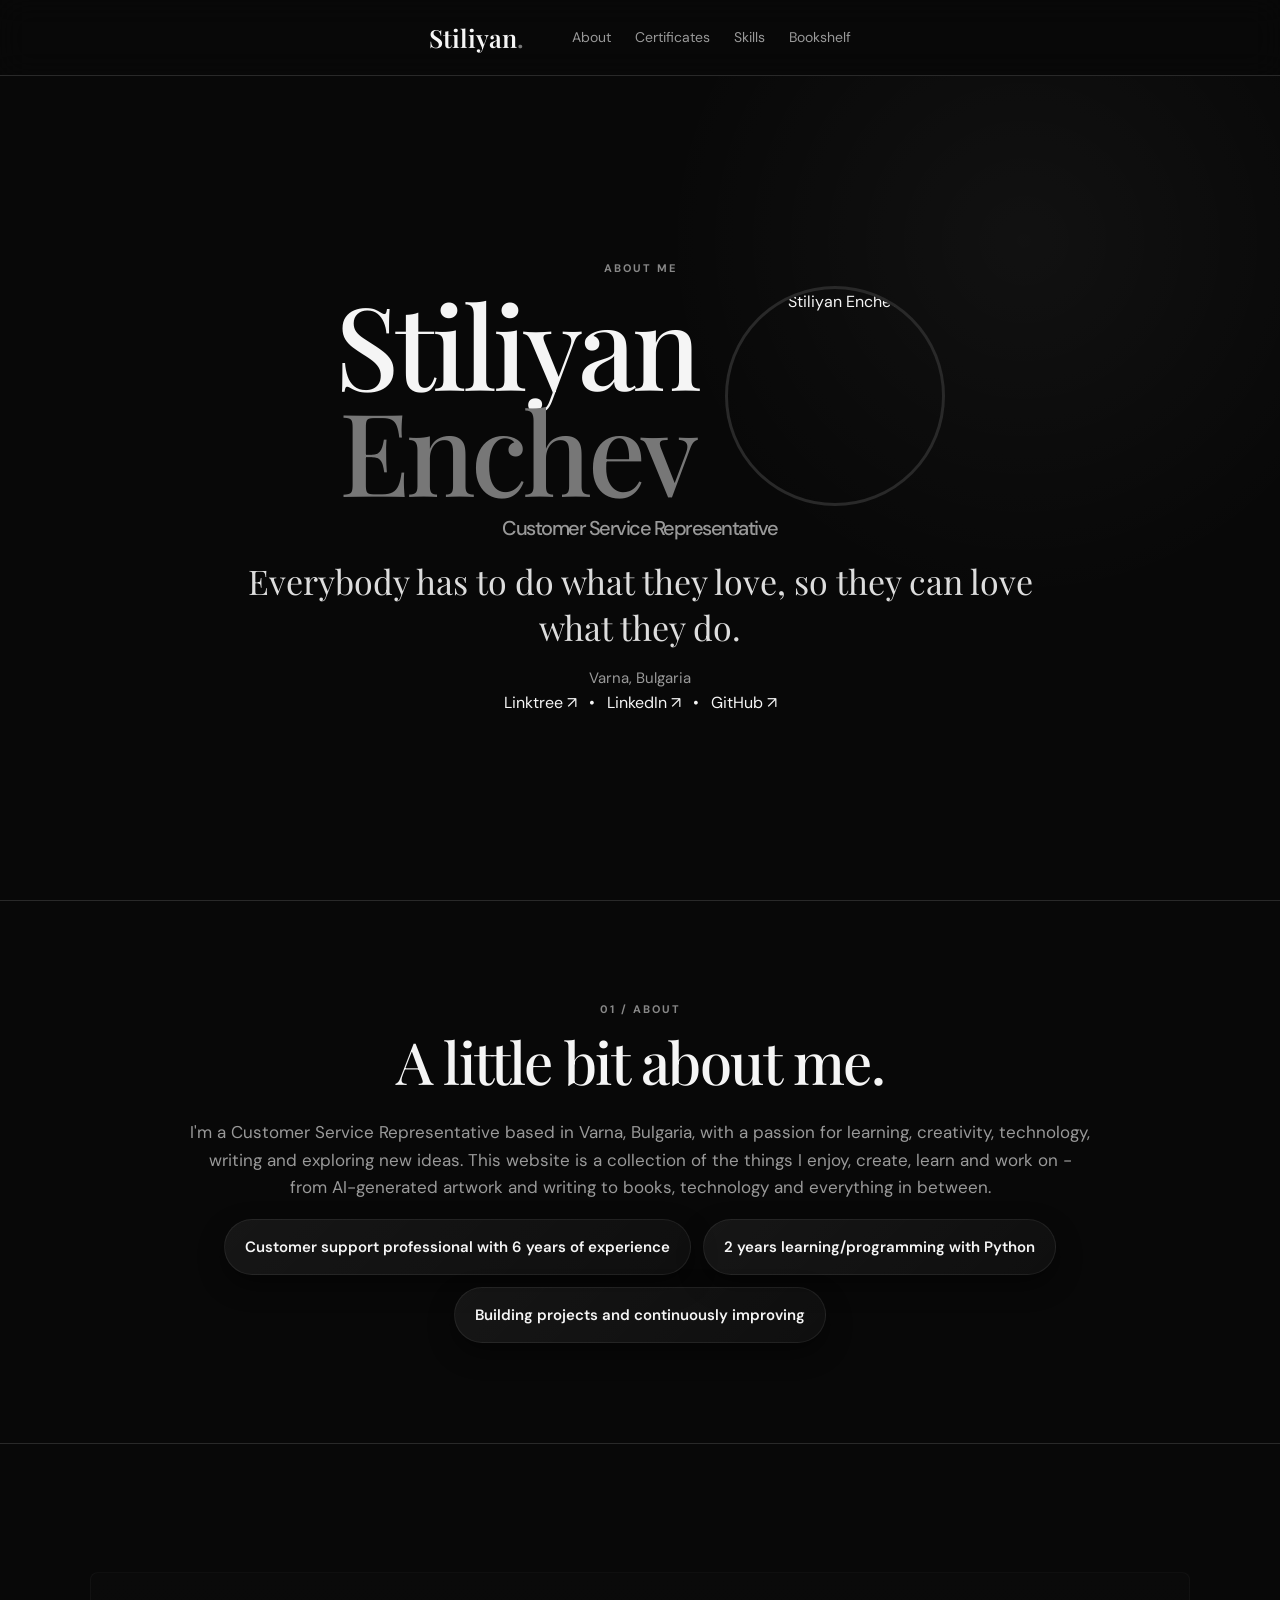
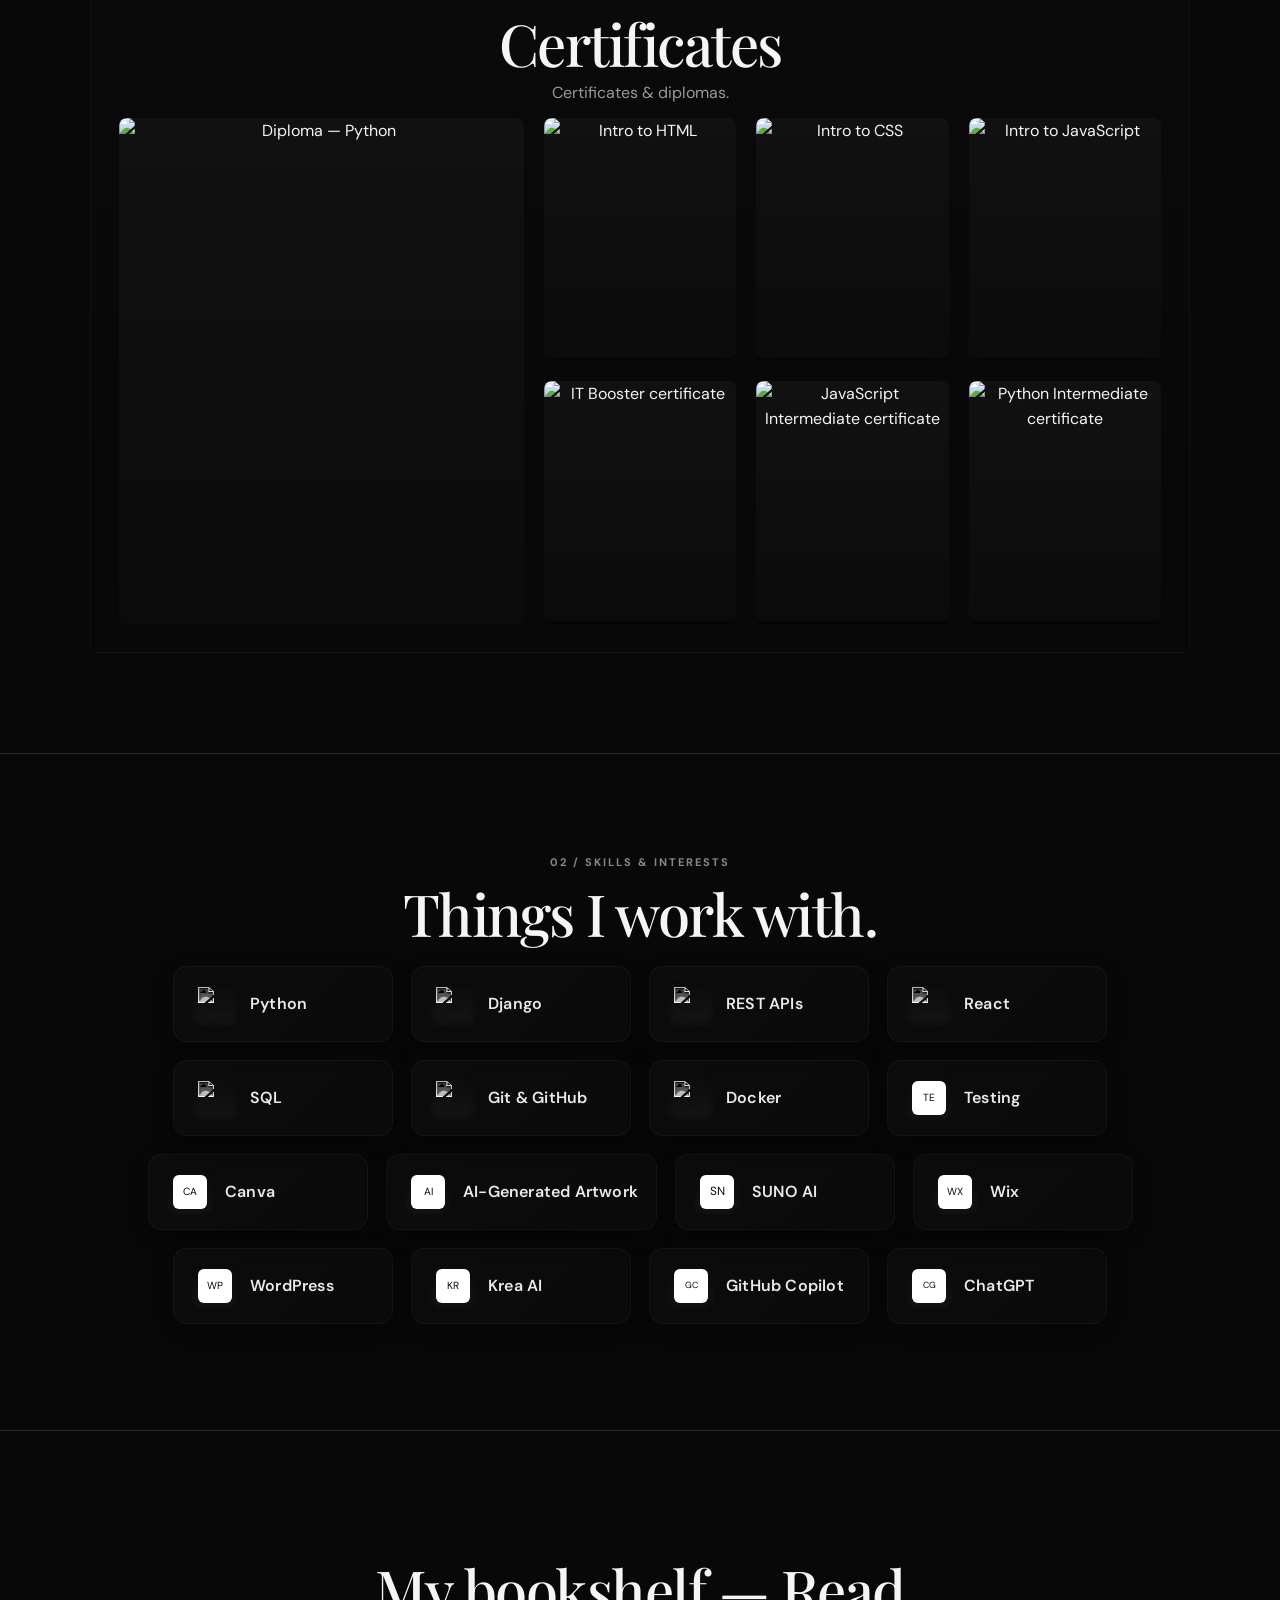
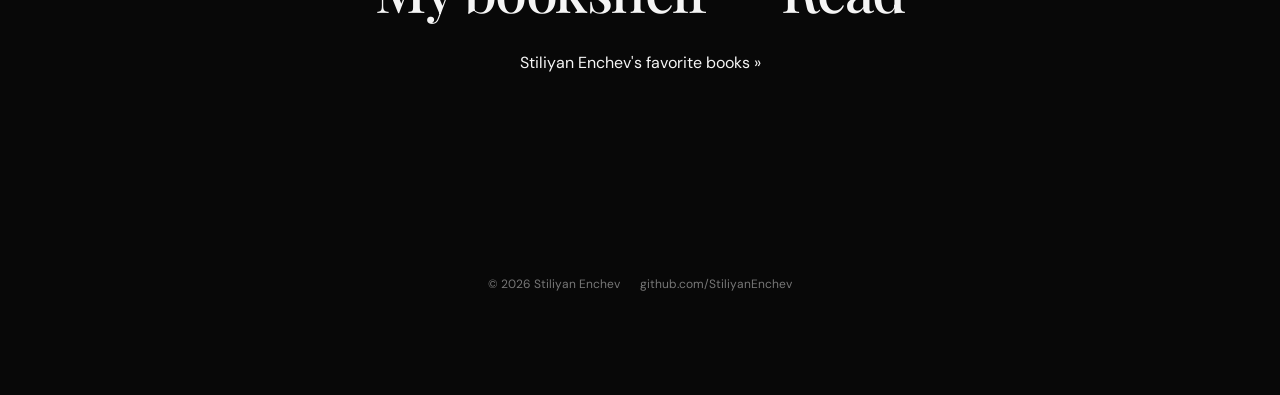
==== personal/index.html @ e2bc7caa "Create index.html" ====
<!doctype html>
<html lang="en">
<head>
  <meta charset="utf-8" />
  <meta name="viewport" content="width=device-width, initial-scale=1" />
  <meta name="description" content="Stiliyan Enchev - personal portfolio, creative work, writing, AI artwork and books." />
  <title>Stiliyan Enchev | Personal Portfolio</title>

  <link href="https://fonts.googleapis.com/css2?family=DM+Sans:wght@400;500;600;700&family=Playfair+Display:wght@500;600&display=swap" rel="stylesheet">

  <style>
    :root{
      --background:#080808;
      --surface:#111111;
      --muted-surface:#171717;
      --text:#f5f5f5;
      --muted:#999999;
      --border:#292929;
      --white:#ffffff;

      --max-width:1400px;
      --content-width:1100px;
      --section-padding:100px;
      --header-height:76px;

      --avatar-size:220px;
      --avatar-size-medium:180px;
      --avatar-size-mobile:140px;
    }

    *{margin:0;padding:0;box-sizing:border-box;}
    html{scroll-behavior:smooth;}
    body{
      background:var(--background);
      color:var(--text);
      font-family:"DM Sans",sans-serif;
      line-height:1.6;
    }
    a{color:inherit;text-decoration:none;}

    /* Layout */
    .container{
      width: min(var(--max-width), calc(100% - 64px));
      margin:0 auto;
      text-align:center;
    }
    .content, .hero-content { max-width: var(--content-width); margin:0 auto; text-align:center; }

    /* Header */
    .site-header{ position:fixed; top:0; left:0; width:100%; height:var(--header-height); z-index:1000; background:rgba(8,8,8,0.88); backdrop-filter:blur(15px); border-bottom:1px solid var(--border); }
    .nav{ height:100%; display:flex; align-items:center; justify-content:center; gap:48px; }
    .logo{ font-family:"Playfair Display", serif; font-size:25px; font-weight:600; }
    .logo span{ color:#777777; }
    .nav-links{ display:flex; gap:24px; }
    .nav-links a{ color:var(--muted); font-size:14px; transition:color .2s; }
    .nav-links a:hover{ color:var(--white); }

    /* Typography */
    .eyebrow{ color:#888888; font-size:11px; font-weight:700; letter-spacing:2px; text-transform:uppercase; display:block; text-align:center; margin-bottom:8px; }
    h1,h2{ font-family:"Playfair Display", serif; font-weight:500; text-align:center; }
    h1{ font-size:clamp(64px,9vw,120px); line-height:0.92; letter-spacing:-4px; margin:0; }
    h1 span{ color:#777777; }
    h2{ font-size:clamp(36px,5vw,58px); line-height:1.05; letter-spacing:-1.5px; margin:12px 0 0; }

    main{ padding-top:var(--header-height); }

    .hero{ min-height:calc(100vh - var(--header-height)); display:flex; align-items:center; padding:var(--section-padding) 0; background:radial-gradient(circle at 80% 20%, rgba(255,255,255,0.04), transparent 30%); }
    .hero h2{ font-family:"DM Sans", sans-serif; font-size:20px; font-weight:500; color:var(--muted); margin-top:12px; }
    .hero-quote{ max-width:820px; margin:20px auto 0; font-family:"Playfair Display", serif; font-size:clamp(23px,3vw,34px); line-height:1.35; color:#dddddd; }
    .location{ margin-top:16px; color:var(--muted); font-size:15px; }

    /* Name + avatar */
    .name-row{
      display:inline-flex;
      align-items:center;
      gap:28px;
      justify-content:center;
      flex-wrap:wrap;
      text-align:center;
    }
    .name-row h1{ margin:0; }
    .avatar{
      width:var(--avatar-size);
      height:var(--avatar-size);
      border-radius:50%;
      object-fit:cover;
      border:3px solid var(--border);
      display:block;
      flex:0 0 var(--avatar-size);
    }

    /* Sections */
    .section{ padding:var(--section-padding) 0; border-top:1px solid var(--border); }
    .two-column{ width:100%; display:flex; flex-direction:column; align-items:center; gap:28px; }
    .section-text{ max-width:900px; color:var(--muted); font-size:17px; margin:0 auto; }
    .section-text p + p{ margin-top:24px; }

    /* About bubbles - lighter and centered */
    .about-bubbles {
      display:flex;
      flex-wrap:wrap;
      gap:12px;
      justify-content:center;
      margin-top:18px;
      padding:0;
      list-style:none;
    }
    .about-bubbles li {
      display:flex;
      align-items:center;
      justify-content:center;
      background: linear-gradient(135deg, rgba(255,255,255,0.06), rgba(255,255,255,0.03));
      border: 1px solid rgba(255,255,255,0.07);
      padding:12px 20px;
      border-radius:999px;
      color:var(--text);
      font-weight:600;
      font-size:15px;
      box-shadow: 0 10px 26px rgba(0,0,0,0.45);
      transition: transform .22s ease, box-shadow .22s ease;
      min-width: 220px;
      max-width: 520px;
      text-align:center;
      line-height:1.25;
      min-height:56px;
    }
    .about-bubbles li:hover, .about-bubbles li:focus {
      transform: translateY(-6px);
      box-shadow: 0 24px 48px rgba(0,0,0,0.6);
      outline: none;
    }
    @media (max-width:900px) {
      .about-bubbles li { min-width: calc(50% - 18px); }
    }
    @media (max-width:520px) {
      .about-bubbles li { min-width: calc(100% - 24px); }
    }

    /* Skills (DESIGN UPDATED) */
    .skills-list-wrapper { max-width: var(--content-width); margin: 0 auto; }
    .skills-list {
      display:flex;
      flex-wrap:wrap;
      gap:18px;
      justify-content:center;
      align-items:center;
      padding: 6px;
      margin-top: 16px;
    }

    .skill-card {
      display:flex;
      align-items:center;
      gap:12px;
      background:linear-gradient(135deg, rgba(255,255,255,0.02), rgba(255,255,255,0.01));
      border: 1px solid rgba(255,255,255,0.04);
      padding: 14px 18px;
      border-radius: 14px;
      min-width: 220px;
      max-width: 320px;
      font-size: 16px;
      color: var(--text);
      transition: transform .28s cubic-bezier(.2,.9,.2,1), box-shadow .28s;
      will-change: transform;
      cursor:default;
      box-shadow: 0 6px 20px rgba(0,0,0,0.45);
      position:relative;
      overflow:visible;
    }

    .skill-card:hover{
      transform: translateY(-8px) rotate(-0.5deg) scale(1.03);
      box-shadow: 0 18px 40px rgba(0,0,0,0.6);
    }

    .skill-icon {
      width:46px;
      height:46px;
      flex:0 0 46px;
      display:inline-flex;
      align-items:center;
      justify-content:center;
      border-radius:10px;
      background:linear-gradient(180deg,#0b0b0b,#141414);
      padding:6px;
      box-shadow: inset 0 -2px 6px rgba(0,0,0,0.4);
    }

    .skill-icon img {
      width:100%;
      height:100%;
      object-fit:contain;
      display:block;
      filter: invert(1) brightness(2) saturate(0) contrast(100%);
    }

    .skill-icon svg { width:100%; height:100%; display:block; fill: #ffffff; stroke: none; }

    .skill-label { font-weight:600; color: #eaeaea; letter-spacing:0.2px; }

    @keyframes floaty {
      0% { transform: translateY(0px); }
      50% { transform: translateY(-6px); }
      100% { transform: translateY(0px); }
    }
    .skill-card:nth-child(2n) { animation: floaty 6s ease-in-out infinite; }
    .skill-card:nth-child(3n) { animation: floaty 7.2s ease-in-out infinite; }

    @media (max-width:900px) {
      .skill-card { min-width: calc(50% - 28px); }
    }
    @media (max-width:520px) {
      .skill-card { min-width: calc(100% - 24px); }
      .skill-icon { width:40px; height:40px; }
    }

    /* Bookshelf / Certificates styles */
    .bookshelf { margin: 28px auto 0; max-width: calc(var(--content-width)); color: var(--text); }
    .gr_grid_container { display: grid; grid-template-columns: repeat(auto-fill, minmax(110px, 1fr)); gap: 16px; align-items: start; justify-items: center; padding: 8px 6px; margin: 0 auto; }
    .gr_grid_book_container { float: none; width: 100%; max-width: 140px; height: auto; padding: 0; overflow: hidden; display:flex; align-items:center; justify-content:center; background:transparent; }
    .gr_grid_book_container img { width:100%; height:auto; display:block; border-radius:6px; box-shadow:0 6px 18px rgba(0,0,0,0.45); transition: transform .18s ease, box-shadow .18s ease; }
    .gr_grid_book_container a:hover img { transform: translateY(-6px) scale(1.03); box-shadow: 0 12px 28px rgba(0,0,0,0.55); }

    .certificates {
      background: linear-gradient(180deg, rgba(255,255,255,0.01), rgba(255,255,255,0.00));
      border: 1px solid rgba(255,255,255,0.03);
      padding: 28px;
      border-radius: 8px;
      margin: 28px auto 0;
      max-width: calc(var(--content-width));
      color: var(--text);
    }
    .cert-grid { display: grid; grid-template-columns: repeat(auto-fit, minmax(180px, 1fr)); gap: 20px; align-items: stretch; justify-items: center; margin-top: 12px; grid-auto-rows: 1fr; }
    .cert-grid > .cert-card:first-child { grid-column: span 2; grid-row: span 2; width: 100%; max-width: 520px; }
    .cert-card { width: 100%; max-width: 320px; background: transparent; border-radius: 8px; overflow: hidden; aspect-ratio: 4 / 5; display: flex; flex-direction: column; }
    .cert-card .cert-img { width: 100%; height: 100%; object-fit: cover; display: block; border-radius: 6px; transition: transform .18s ease, box-shadow .18s ease; box-shadow: 0 8px 24px rgba(0,0,0,0.55); background: linear-gradient(180deg, #111 0%, #0b0b0b 100%); }
    .cert-card a:hover .cert-img { transform: translateY(-6px) scale(1.02); box-shadow: 0 18px 36px rgba(0,0,0,0.65); }
    .cert-caption { margin-top: 10px; color: var(--muted); font-size: 14px; text-align: center; }

    footer{ padding:var(--section-padding) 0; }
    .footer-content{ display:flex; justify-content:center; align-items:center; gap:20px; color:#777777; font-size:12px; flex-wrap:wrap; text-align:center; }
  </style>
</head>
<body>
  <header class="site-header" role="banner">
    <nav class="nav container" role="navigation" aria-label="Main navigation">
      <a class="logo" href="#home">Stiliyan<span>.</span></a>
      <div class="nav-links">
        <a href="#about">About</a>
        <a href="#certificates">Certificates</a>
        <a href="#skills">Skills</a>
        <a href="#bookshelf">Bookshelf</a>
      </div>
    </nav>
  </header>

  <main id="main">
    <!-- HERO -->
    <section id="home" class="hero" aria-labelledby="hero-title">
      <div class="container">
        <div class="hero-content">
          <p class="eyebrow">ABOUT ME</p>

          <div class="name-row" role="group" aria-label="Name and photo">
            <h1 id="hero-title">Stiliyan<br><span>Enchev</span></h1>

            <img
              class="avatar"
              src="prof-photo.jpg"
              srcset="prof-photo.jpg 400w, prof-photo.jpg 800w"
              sizes="(max-width:700px) 140px, (max-width:900px) 180px, 220px"
              alt="Stiliyan Enchev"
              width="220"
              height="220"
            />
          </div>

          <h2>Customer Service Representative</h2>

          <p class="hero-quote">Everybody has to do what they love, so they can love what they do.</p>
          <p class="location">Varna, Bulgaria</p>

          <div class="social-links">
            <a href="https://linktr.ee/SEnchev" target="_blank" rel="noopener noreferrer">Linktree ↗</a>
            <span style="margin:0 8px">•</span>
            <a href="https://linkedin.com/in/stiliyan-enchev-1412b3146" target="_blank" rel="noopener noreferrer">LinkedIn ↗</a>
            <span style="margin:0 8px">•</span>
            <a href="https://github.com/StiliyanEnchev" target="_blank" rel="noopener noreferrer">GitHub ↗</a>
          </div>
        </div>
      </div>
    </section>

    <!-- ABOUT -->
    <section id="about" class="section" aria-labelledby="about-title">
      <div class="container">
        <div class="content">
          <div class="two-column">
            <div>
              <p class="eyebrow">01 / ABOUT</p>
              <h2 id="about-title">A little bit about me.</h2>
            </div>

            <div class="section-text">
              <p>I'm a Customer Service Representative based in Varna, Bulgaria, with a passion for learning, creativity, technology, writing and exploring new ideas. This website is a collection of the things I enjoy, create, learn and work on - from AI-generated artwork and writing to books, technology and everything in between.</p>

              <ul class="about-bubbles" role="list" aria-label="Summary bullets about me">
                <li role="listitem" tabindex="0">Customer support professional with 6 years of experience</li>
                <li role="listitem" tabindex="0">2 years learning/programming with Python</li>
                <li role="listitem" tabindex="0">Building projects and continuously improving</li>
              </ul>

            </div>
          </div>
        </div>
      </div>
    </section>

    <!-- CERTIFICATES -->
    <section id="certificates" class="section" aria-labelledby="certificates-title">
      <div class="container">
        <div class="certificates" role="region" aria-labelledby="certificates-title">
          <h2 id="certificates-title">Certificates</h2>

          <p style="color:var(--muted); margin-top:6px;">Certificates &amp; diplomas.</p>

          <div class="cert-grid">
            <figure class="cert-card">
              <a href="diploma-python.png" target="_blank" rel="noopener noreferrer">
                <img class="cert-img" src="diploma-python.png" alt="Diploma — Python" loading="eager" width="800" height="1000" />
              </a>
              <figcaption class="cert-caption">Diploma — Python</figcaption>
            </figure>

            <figure class="cert-card">
              <a href="html-intro.jpg" target="_blank" rel="noopener noreferrer">
                <img class="cert-img" src="html-intro.jpg" alt="Intro to HTML" loading="lazy" width="800" height="1000" />
              </a>
              <figcaption class="cert-caption">Intro — HTML</figcaption>
            </figure>

            <figure class="cert-card">
              <a href="intro-css.jpg" target="_blank" rel="noopener noreferrer">
                <img class="cert-img" src="intro-css.jpg" alt="Intro to CSS" loading="lazy" width="800" height="1000" />
              </a>
              <figcaption class="cert-caption">Intro — CSS</figcaption>
            </figure>

            <figure class="cert-card">
              <a href="intro-javascript.jpg" target="_blank" rel="noopener noreferrer">
                <img class="cert-img" src="intro-javascript.jpg" alt="Intro to JavaScript" loading="lazy" width="800" height="1000" />
              </a>
              <figcaption class="cert-caption">Intro — JavaScript</figcaption>
            </figure>

            <figure class="cert-card">
              <a href="it-booster.png" target="_blank" rel="noopener noreferrer">
                <img class="cert-img" src="it-booster.png" alt="IT Booster certificate" loading="lazy" width="800" height="1000" />
              </a>
              <figcaption class="cert-caption">IT Booster</figcaption>
            </figure>

            <figure class="cert-card">
              <a href="javascript-intermediate.jpg" target="_blank" rel="noopener noreferrer">
                <img class="cert-img" src="javascript-intermediate.jpg" alt="JavaScript Intermediate certificate" loading="lazy" width="800" height="1000" />
              </a>
              <figcaption class="cert-caption">JavaScript — Intermediate</figcaption>
            </figure>

            <figure class="cert-card">
              <a href="python-intermediate.jpg" target="_blank" rel="noopener noreferrer">
                <img class="cert-img" src="python-intermediate.jpg" alt="Python Intermediate certificate" loading="lazy" width="800" height="1000" />
              </a>
              <figcaption class="cert-caption">Python — Intermediate</figcaption>
            </figure>
          </div>
        </div>
      </div>
    </section>

    <!-- SKILLS (icons + fallbacks) -->
    <section id="skills" class="section skills-section" aria-labelledby="skills-title">
      <div class="container">
        <div class="content">
          <p class="eyebrow">02 / SKILLS &amp; INTERESTS</p>
          <h2 id="skills-title">Things I work with.</h2>

          <div class="skills-list-wrapper" aria-label="Things I work with">
            <div class="skills-list" role="list">

              <span class="skill-card" role="listitem">
                <span class="skill-icon" aria-hidden="true">
                  <img src="https://cdn.jsdelivr.net/npm/simple-icons@v11/icons/python.svg" alt="Python logo" />
                </span>
                <span class="skill-label">Python</span>
              </span>

              <span class="skill-card" role="listitem">
                <span class="skill-icon" aria-hidden="true">
                  <img src="https://cdn.jsdelivr.net/npm/simple-icons@v11/icons/django.svg" alt="Django logo" />
                </span>
                <span class="skill-label">Django</span>
              </span>

              <span class="skill-card" role="listitem">
                <span class="skill-icon" aria-hidden="true">
                  <img src="https://cdn.jsdelivr.net/npm/simple-icons@v11/icons/postman.svg" alt="Postman / APIs logo" />
                </span>
                <span class="skill-label">REST APIs</span>
              </span>

              <span class="skill-card" role="listitem">
                <span class="skill-icon" aria-hidden="true">
                  <img src="https://cdn.jsdelivr.net/npm/simple-icons@v11/icons/react.svg" alt="React logo" />
                </span>
                <span class="skill-label">React</span>
              </span>

              <span class="skill-card" role="listitem">
                <span class="skill-icon" aria-hidden="true">
                  <img src="https://cdn.jsdelivr.net/npm/simple-icons@v11/icons/mysql.svg" alt="SQL (MySQL) logo" />
                </span>
                <span class="skill-label">SQL</span>
              </span>

              <span class="skill-card" role="listitem">
                <span class="skill-icon" aria-hidden="true">
                  <img src="https://cdn.jsdelivr.net/npm/simple-icons@v11/icons/github.svg" alt="GitHub logo" />
                </span>
                <span class="skill-label">Git &amp; GitHub</span>
              </span>

              <span class="skill-card" role="listitem">
                <span class="skill-icon" aria-hidden="true">
                  <img src="https://cdn.jsdelivr.net/npm/simple-icons@v11/icons/docker.svg" alt="Docker logo" />
                </span>
                <span class="skill-label">Docker</span>
              </span>

              <span class="skill-card" role="listitem">
                <span class="skill-icon" aria-hidden="true">
                  <img src="https://cdn.jsdelivr.net/npm/simple-icons@v11/icons/jest.svg" alt="Testing (Jest) logo" />
                </span>
                <span class="skill-label">Testing</span>
              </span>

              <span class="skill-card" role="listitem">
                <span class="skill-icon" aria-hidden="true">
                  <img src="https://cdn.jsdelivr.net/npm/simple-icons@v11/icons/canva.svg" alt="Canva logo" />
                </span>
                <span class="skill-label">Canva</span>
              </span>

              <span class="skill-card" role="listitem">
                <span class="skill-icon" aria-hidden="true">
                  <img src="https://cdn.jsdelivr.net/npm/simple-icons@v11/icons/creativemarket.svg" alt="AI Artwork placeholder" />
                </span>
                <span class="skill-label">AI-Generated Artwork</span>
              </span>

              <!-- Inline initials for items that may not reliably exist on CDN -->
              <span class="skill-card" role="listitem">
                <span class="skill-icon" aria-hidden="true">
                  <svg viewBox="0 0 46 46" xmlns="http://www.w3.org/2000/svg" role="img" aria-label="SUNO">
                    <rect x="0" y="0" width="46" height="46" rx="8" fill="#ffffff"/>
                    <text x="50%" y="50%" text-anchor="middle" dominant-baseline="middle" font-family="DM Sans, system-ui, -apple-system, 'Segoe UI', Roboto, Arial" font-size="16" fill="#0b0b0b">SN</text>
                  </svg>
                </span>
                <span class="skill-label">SUNO AI</span>
              </span>

              <span class="skill-card" role="listitem">
                <span class="skill-icon" aria-hidden="true">
                  <svg viewBox="0 0 46 46" xmlns="http://www.w3.org/2000/svg" role="img" aria-label="Wix">
                    <rect x="0" y="0" width="46" height="46" rx="8" fill="#ffffff"/>
                    <text x="50%" y="50%" text-anchor="middle" dominant-baseline="middle" font-family="DM Sans, system-ui, -apple-system, 'Segoe UI', Roboto, Arial" font-size="14" fill="#0b0b0b">WX</text>
                  </svg>
                </span>
                <span class="skill-label">Wix</span>
              </span>

              <span class="skill-card" role="listitem">
                <span class="skill-icon" aria-hidden="true">
                  <svg viewBox="0 0 46 46" xmlns="http://www.w3.org/2000/svg" role="img" aria-label="WordPress">
                    <rect x="0" y="0" width="46" height="46" rx="8" fill="#ffffff"/>
                    <text x="50%" y="50%" text-anchor="middle" dominant-baseline="middle" font-family="DM Sans, system-ui, -apple-system, 'Segoe UI', Roboto, Arial" font-size="14" fill="#0b0b0b">WP</text>
                  </svg>
                </span>
                <span class="skill-label">WordPress</span>
              </span>

              <span class="skill-card" role="listitem">
                <span class="skill-icon" aria-hidden="true">
                  <svg viewBox="0 0 46 46" xmlns="http://www.w3.org/2000/svg" role="img" aria-label="Krea">
                    <rect x="0" y="0" width="46" height="46" rx="8" fill="#ffffff"/>
                    <text x="50%" y="50%" text-anchor="middle" dominant-baseline="middle" font-family="DM Sans, system-ui, -apple-system, 'Segoe UI', Roboto, Arial" font-size="14" fill="#0b0b0b">KR</text>
                  </svg>
                </span>
                <span class="skill-label">Krea AI</span>
              </span>

              <span class="skill-card" role="listitem">
                <span class="skill-icon" aria-hidden="true">
                  <svg viewBox="0 0 46 46" xmlns="http://www.w3.org/2000/svg" role="img" aria-label="GitHub Copilot">
                    <rect x="0" y="0" width="46" height="46" rx="8" fill="#ffffff"/>
                    <text x="50%" y="50%" text-anchor="middle" dominant-baseline="middle" font-family="DM Sans, system-ui, -apple-system, 'Segoe UI', Roboto, Arial" font-size="12" fill="#0b0b0b">GC</text>
                  </svg>
                </span>
                <span class="skill-label">GitHub Copilot</span>
              </span>

              <span class="skill-card" role="listitem">
                <span class="skill-icon" aria-hidden="true">
                  <svg viewBox="0 0 46 46" xmlns="http://www.w3.org/2000/svg" role="img" aria-label="ChatGPT">
                    <rect x="0" y="0" width="46" height="46" rx="8" fill="#ffffff"/>
                    <text x="50%" y="50%" text-anchor="middle" dominant-baseline="middle" font-family="DM Sans, system-ui, -apple-system, 'Segoe UI', Roboto, Arial" font-size="12" fill="#0b0b0b">CG</text>
                  </svg>
                </span>
                <span class="skill-label">ChatGPT</span>
              </span>

            </div>
          </div>
        </div>
      </div>
    </section>

    <!-- BOOKSHELF (moved last) -->
    <section id="bookshelf" class="section" aria-labelledby="bookshelf-title">
      <div class="container">
        <div class="bookshelf" role="region" aria-labelledby="bookshelf-title">
          <h2 id="bookshelf-title">My bookshelf — Read</h2>

          <div id="gr_grid_widget_1787653292">
            <div class="gr_grid_container">
              <!-- Keep your Goodreads static cover items here (omitted for brevity) -->
            </div>

            <div style="margin-top:14px; text-align:center;">
              <a class="gr_grid_branding" rel="nofollow" href="https://www.goodreads.com/user/show/72587974-stiliyan-enchev">Stiliyan Enchev's favorite books »</a>
            </div>

            <noscript><div style="margin-top:12px; color:var(--muted);">Share <a rel="nofollow" href="/">book reviews</a> and ratings with Stiliyan, and even join a <a rel="nofollow" href="/group">book club</a> on Goodreads.</div></noscript>
          </div>

          <script src="https://www.goodreads.com/review/grid_widget/72587974.My%20bookshelf?cover_size=medium&hide_link=&hide_title=&num_books=32&order=a&shelf=read&sort=date_added&widget_id=1787653292" type="text/javascript" charset="utf-8"></script>
        </div>
      </div>
    </section>

  </main>

  <footer>
    <div class="container">
      <div class="content footer-content">
        <span>© 2026 Stiliyan Enchev</span>
        <a href="https://github.com/StiliyanEnchev" target="_blank" rel="noopener noreferrer">github.com/StiliyanEnchev</a>
      </div>
    </div>
  </footer>

  <script>
    // Defensive fallback: if an external icon image fails to load, replace it with initials SVG.
    document.addEventListener('DOMContentLoaded', function () {
      document.querySelectorAll('.skill-icon img').forEach(function(img){
        img.addEventListener('error', function () {
          var parent = img.parentNode;
          var alt = img.getAttribute('alt') || '';
          var initials = (alt.split(' ')[0] || 'AI').slice(0,2).toUpperCase();
          var svg = document.createElementNS('http://www.w3.org/2000/svg','svg');
          svg.setAttribute('viewBox','0 0 46 46');
          svg.setAttribute('width','46');
          svg.setAttribute('height','46');
          svg.setAttribute('aria-hidden','true');
          svg.innerHTML = '<rect x="0" y="0" width="46" height="46" rx="8" fill="#ffffff"/>' +
                          '<text x="50%" y="50%" text-anchor="middle" dominant-baseline="middle" font-family="DM Sans, system-ui, -apple-system, Segoe UI, Roboto, Arial" font-size="14" fill="#0b0b0b">'+initials+'</text>';
          img.replaceWith(svg);
        });
      });
    });
  </script>
</body>
</html>
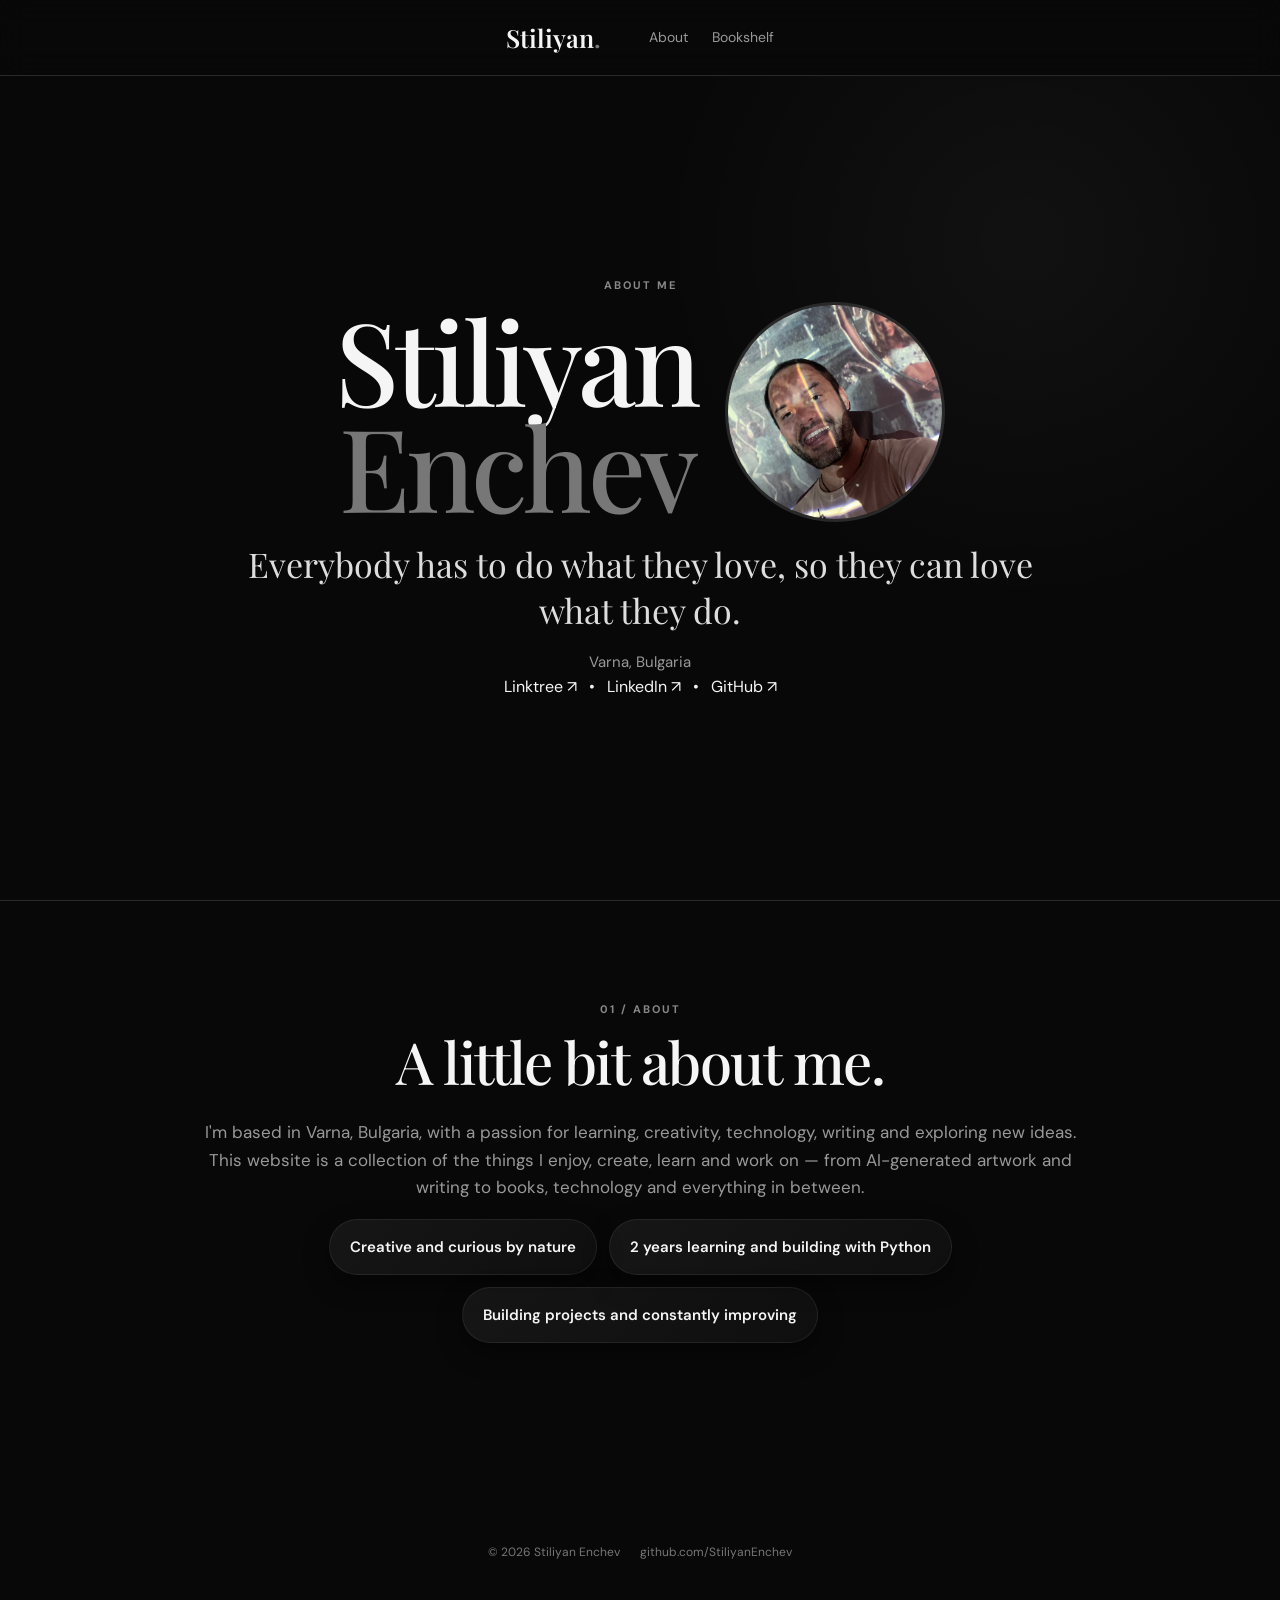
==== commit e21595e8: "update" ====
--- a/personal/index.html
+++ b/personal/index.html
@@ -136,107 +136,6 @@
       .about-bubbles li { min-width: calc(100% - 24px); }
     }
 
-    /* Skills (DESIGN UPDATED) */
-    .skills-list-wrapper { max-width: var(--content-width); margin: 0 auto; }
-    .skills-list {
-      display:flex;
-      flex-wrap:wrap;
-      gap:18px;
-      justify-content:center;
-      align-items:center;
-      padding: 6px;
-      margin-top: 16px;
-    }
-
-    .skill-card {
-      display:flex;
-      align-items:center;
-      gap:12px;
-      background:linear-gradient(135deg, rgba(255,255,255,0.02), rgba(255,255,255,0.01));
-      border: 1px solid rgba(255,255,255,0.04);
-      padding: 14px 18px;
-      border-radius: 14px;
-      min-width: 220px;
-      max-width: 320px;
-      font-size: 16px;
-      color: var(--text);
-      transition: transform .28s cubic-bezier(.2,.9,.2,1), box-shadow .28s;
-      will-change: transform;
-      cursor:default;
-      box-shadow: 0 6px 20px rgba(0,0,0,0.45);
-      position:relative;
-      overflow:visible;
-    }
-
-    .skill-card:hover{
-      transform: translateY(-8px) rotate(-0.5deg) scale(1.03);
-      box-shadow: 0 18px 40px rgba(0,0,0,0.6);
-    }
-
-    .skill-icon {
-      width:46px;
-      height:46px;
-      flex:0 0 46px;
-      display:inline-flex;
-      align-items:center;
-      justify-content:center;
-      border-radius:10px;
-      background:linear-gradient(180deg,#0b0b0b,#141414);
-      padding:6px;
-      box-shadow: inset 0 -2px 6px rgba(0,0,0,0.4);
-    }
-
-    .skill-icon img {
-      width:100%;
-      height:100%;
-      object-fit:contain;
-      display:block;
-      filter: invert(1) brightness(2) saturate(0) contrast(100%);
-    }
-
-    .skill-icon svg { width:100%; height:100%; display:block; fill: #ffffff; stroke: none; }
-
-    .skill-label { font-weight:600; color: #eaeaea; letter-spacing:0.2px; }
-
-    @keyframes floaty {
-      0% { transform: translateY(0px); }
-      50% { transform: translateY(-6px); }
-      100% { transform: translateY(0px); }
-    }
-    .skill-card:nth-child(2n) { animation: floaty 6s ease-in-out infinite; }
-    .skill-card:nth-child(3n) { animation: floaty 7.2s ease-in-out infinite; }
-
-    @media (max-width:900px) {
-      .skill-card { min-width: calc(50% - 28px); }
-    }
-    @media (max-width:520px) {
-      .skill-card { min-width: calc(100% - 24px); }
-      .skill-icon { width:40px; height:40px; }
-    }
-
-    /* Bookshelf / Certificates styles */
-    .bookshelf { margin: 28px auto 0; max-width: calc(var(--content-width)); color: var(--text); }
-    .gr_grid_container { display: grid; grid-template-columns: repeat(auto-fill, minmax(110px, 1fr)); gap: 16px; align-items: start; justify-items: center; padding: 8px 6px; margin: 0 auto; }
-    .gr_grid_book_container { float: none; width: 100%; max-width: 140px; height: auto; padding: 0; overflow: hidden; display:flex; align-items:center; justify-content:center; background:transparent; }
-    .gr_grid_book_container img { width:100%; height:auto; display:block; border-radius:6px; box-shadow:0 6px 18px rgba(0,0,0,0.45); transition: transform .18s ease, box-shadow .18s ease; }
-    .gr_grid_book_container a:hover img { transform: translateY(-6px) scale(1.03); box-shadow: 0 12px 28px rgba(0,0,0,0.55); }
-
-    .certificates {
-      background: linear-gradient(180deg, rgba(255,255,255,0.01), rgba(255,255,255,0.00));
-      border: 1px solid rgba(255,255,255,0.03);
-      padding: 28px;
-      border-radius: 8px;
-      margin: 28px auto 0;
-      max-width: calc(var(--content-width));
-      color: var(--text);
-    }
-    .cert-grid { display: grid; grid-template-columns: repeat(auto-fit, minmax(180px, 1fr)); gap: 20px; align-items: stretch; justify-items: center; margin-top: 12px; grid-auto-rows: 1fr; }
-    .cert-grid > .cert-card:first-child { grid-column: span 2; grid-row: span 2; width: 100%; max-width: 520px; }
-    .cert-card { width: 100%; max-width: 320px; background: transparent; border-radius: 8px; overflow: hidden; aspect-ratio: 4 / 5; display: flex; flex-direction: column; }
-    .cert-card .cert-img { width: 100%; height: 100%; object-fit: cover; display: block; border-radius: 6px; transition: transform .18s ease, box-shadow .18s ease; box-shadow: 0 8px 24px rgba(0,0,0,0.55); background: linear-gradient(180deg, #111 0%, #0b0b0b 100%); }
-    .cert-card a:hover .cert-img { transform: translateY(-6px) scale(1.02); box-shadow: 0 18px 36px rgba(0,0,0,0.65); }
-    .cert-caption { margin-top: 10px; color: var(--muted); font-size: 14px; text-align: center; }
-
     footer{ padding:var(--section-padding) 0; }
     .footer-content{ display:flex; justify-content:center; align-items:center; gap:20px; color:#777777; font-size:12px; flex-wrap:wrap; text-align:center; }
   </style>
@@ -247,9 +146,7 @@
       <a class="logo" href="#home">Stiliyan<span>.</span></a>
       <div class="nav-links">
         <a href="#about">About</a>
-        <a href="#certificates">Certificates</a>
-        <a href="#skills">Skills</a>
-        <a href="#bookshelf">Bookshelf</a>
+        <a href="books.html">Bookshelf</a>
       </div>
     </nav>
   </header>
@@ -275,8 +172,6 @@
             />
           </div>
 
-          <h2>Customer Service Representative</h2>
-
           <p class="hero-quote">Everybody has to do what they love, so they can love what they do.</p>
           <p class="location">Varna, Bulgaria</p>
 
@@ -302,248 +197,15 @@
             </div>
 
             <div class="section-text">
-              <p>I'm a Customer Service Representative based in Varna, Bulgaria, with a passion for learning, creativity, technology, writing and exploring new ideas. This website is a collection of the things I enjoy, create, learn and work on - from AI-generated artwork and writing to books, technology and everything in between.</p>
+              <p>I'm based in Varna, Bulgaria, with a passion for learning, creativity, technology, writing and exploring new ideas. This website is a collection of the things I enjoy, create, learn and work on — from AI-generated artwork and writing to books, technology and everything in between.</p>
 
               <ul class="about-bubbles" role="list" aria-label="Summary bullets about me">
-                <li role="listitem" tabindex="0">Customer support professional with 6 years of experience</li>
-                <li role="listitem" tabindex="0">2 years learning/programming with Python</li>
-                <li role="listitem" tabindex="0">Building projects and continuously improving</li>
+                <li role="listitem" tabindex="0">Creative and curious by nature</li>
+                <li role="listitem" tabindex="0">2 years learning and building with Python</li>
+                <li role="listitem" tabindex="0">Building projects and constantly improving</li>
               </ul>
-
             </div>
           </div>
-        </div>
-      </div>
-    </section>
-
-    <!-- CERTIFICATES -->
-    <section id="certificates" class="section" aria-labelledby="certificates-title">
-      <div class="container">
-        <div class="certificates" role="region" aria-labelledby="certificates-title">
-          <h2 id="certificates-title">Certificates</h2>
-
-          <p style="color:var(--muted); margin-top:6px;">Certificates &amp; diplomas.</p>
-
-          <div class="cert-grid">
-            <figure class="cert-card">
-              <a href="diploma-python.png" target="_blank" rel="noopener noreferrer">
-                <img class="cert-img" src="diploma-python.png" alt="Diploma — Python" loading="eager" width="800" height="1000" />
-              </a>
-              <figcaption class="cert-caption">Diploma — Python</figcaption>
-            </figure>
-
-            <figure class="cert-card">
-              <a href="html-intro.jpg" target="_blank" rel="noopener noreferrer">
-                <img class="cert-img" src="html-intro.jpg" alt="Intro to HTML" loading="lazy" width="800" height="1000" />
-              </a>
-              <figcaption class="cert-caption">Intro — HTML</figcaption>
-            </figure>
-
-            <figure class="cert-card">
-              <a href="intro-css.jpg" target="_blank" rel="noopener noreferrer">
-                <img class="cert-img" src="intro-css.jpg" alt="Intro to CSS" loading="lazy" width="800" height="1000" />
-              </a>
-              <figcaption class="cert-caption">Intro — CSS</figcaption>
-            </figure>
-
-            <figure class="cert-card">
-              <a href="intro-javascript.jpg" target="_blank" rel="noopener noreferrer">
-                <img class="cert-img" src="intro-javascript.jpg" alt="Intro to JavaScript" loading="lazy" width="800" height="1000" />
-              </a>
-              <figcaption class="cert-caption">Intro — JavaScript</figcaption>
-            </figure>
-
-            <figure class="cert-card">
-              <a href="it-booster.png" target="_blank" rel="noopener noreferrer">
-                <img class="cert-img" src="it-booster.png" alt="IT Booster certificate" loading="lazy" width="800" height="1000" />
-              </a>
-              <figcaption class="cert-caption">IT Booster</figcaption>
-            </figure>
-
-            <figure class="cert-card">
-              <a href="javascript-intermediate.jpg" target="_blank" rel="noopener noreferrer">
-                <img class="cert-img" src="javascript-intermediate.jpg" alt="JavaScript Intermediate certificate" loading="lazy" width="800" height="1000" />
-              </a>
-              <figcaption class="cert-caption">JavaScript — Intermediate</figcaption>
-            </figure>
-
-            <figure class="cert-card">
-              <a href="python-intermediate.jpg" target="_blank" rel="noopener noreferrer">
-                <img class="cert-img" src="python-intermediate.jpg" alt="Python Intermediate certificate" loading="lazy" width="800" height="1000" />
-              </a>
-              <figcaption class="cert-caption">Python — Intermediate</figcaption>
-            </figure>
-          </div>
-        </div>
-      </div>
-    </section>
-
-    <!-- SKILLS (icons + fallbacks) -->
-    <section id="skills" class="section skills-section" aria-labelledby="skills-title">
-      <div class="container">
-        <div class="content">
-          <p class="eyebrow">02 / SKILLS &amp; INTERESTS</p>
-          <h2 id="skills-title">Things I work with.</h2>
-
-          <div class="skills-list-wrapper" aria-label="Things I work with">
-            <div class="skills-list" role="list">
-
-              <span class="skill-card" role="listitem">
-                <span class="skill-icon" aria-hidden="true">
-                  <img src="https://cdn.jsdelivr.net/npm/simple-icons@v11/icons/python.svg" alt="Python logo" />
-                </span>
-                <span class="skill-label">Python</span>
-              </span>
-
-              <span class="skill-card" role="listitem">
-                <span class="skill-icon" aria-hidden="true">
-                  <img src="https://cdn.jsdelivr.net/npm/simple-icons@v11/icons/django.svg" alt="Django logo" />
-                </span>
-                <span class="skill-label">Django</span>
-              </span>
-
-              <span class="skill-card" role="listitem">
-                <span class="skill-icon" aria-hidden="true">
-                  <img src="https://cdn.jsdelivr.net/npm/simple-icons@v11/icons/postman.svg" alt="Postman / APIs logo" />
-                </span>
-                <span class="skill-label">REST APIs</span>
-              </span>
-
-              <span class="skill-card" role="listitem">
-                <span class="skill-icon" aria-hidden="true">
-                  <img src="https://cdn.jsdelivr.net/npm/simple-icons@v11/icons/react.svg" alt="React logo" />
-                </span>
-                <span class="skill-label">React</span>
-              </span>
-
-              <span class="skill-card" role="listitem">
-                <span class="skill-icon" aria-hidden="true">
-                  <img src="https://cdn.jsdelivr.net/npm/simple-icons@v11/icons/mysql.svg" alt="SQL (MySQL) logo" />
-                </span>
-                <span class="skill-label">SQL</span>
-              </span>
-
-              <span class="skill-card" role="listitem">
-                <span class="skill-icon" aria-hidden="true">
-                  <img src="https://cdn.jsdelivr.net/npm/simple-icons@v11/icons/github.svg" alt="GitHub logo" />
-                </span>
-                <span class="skill-label">Git &amp; GitHub</span>
-              </span>
-
-              <span class="skill-card" role="listitem">
-                <span class="skill-icon" aria-hidden="true">
-                  <img src="https://cdn.jsdelivr.net/npm/simple-icons@v11/icons/docker.svg" alt="Docker logo" />
-                </span>
-                <span class="skill-label">Docker</span>
-              </span>
-
-              <span class="skill-card" role="listitem">
-                <span class="skill-icon" aria-hidden="true">
-                  <img src="https://cdn.jsdelivr.net/npm/simple-icons@v11/icons/jest.svg" alt="Testing (Jest) logo" />
-                </span>
-                <span class="skill-label">Testing</span>
-              </span>
-
-              <span class="skill-card" role="listitem">
-                <span class="skill-icon" aria-hidden="true">
-                  <img src="https://cdn.jsdelivr.net/npm/simple-icons@v11/icons/canva.svg" alt="Canva logo" />
-                </span>
-                <span class="skill-label">Canva</span>
-              </span>
-
-              <span class="skill-card" role="listitem">
-                <span class="skill-icon" aria-hidden="true">
-                  <img src="https://cdn.jsdelivr.net/npm/simple-icons@v11/icons/creativemarket.svg" alt="AI Artwork placeholder" />
-                </span>
-                <span class="skill-label">AI-Generated Artwork</span>
-              </span>
-
-              <!-- Inline initials for items that may not reliably exist on CDN -->
-              <span class="skill-card" role="listitem">
-                <span class="skill-icon" aria-hidden="true">
-                  <svg viewBox="0 0 46 46" xmlns="http://www.w3.org/2000/svg" role="img" aria-label="SUNO">
-                    <rect x="0" y="0" width="46" height="46" rx="8" fill="#ffffff"/>
-                    <text x="50%" y="50%" text-anchor="middle" dominant-baseline="middle" font-family="DM Sans, system-ui, -apple-system, 'Segoe UI', Roboto, Arial" font-size="16" fill="#0b0b0b">SN</text>
-                  </svg>
-                </span>
-                <span class="skill-label">SUNO AI</span>
-              </span>
-
-              <span class="skill-card" role="listitem">
-                <span class="skill-icon" aria-hidden="true">
-                  <svg viewBox="0 0 46 46" xmlns="http://www.w3.org/2000/svg" role="img" aria-label="Wix">
-                    <rect x="0" y="0" width="46" height="46" rx="8" fill="#ffffff"/>
-                    <text x="50%" y="50%" text-anchor="middle" dominant-baseline="middle" font-family="DM Sans, system-ui, -apple-system, 'Segoe UI', Roboto, Arial" font-size="14" fill="#0b0b0b">WX</text>
-                  </svg>
-                </span>
-                <span class="skill-label">Wix</span>
-              </span>
-
-              <span class="skill-card" role="listitem">
-                <span class="skill-icon" aria-hidden="true">
-                  <svg viewBox="0 0 46 46" xmlns="http://www.w3.org/2000/svg" role="img" aria-label="WordPress">
-                    <rect x="0" y="0" width="46" height="46" rx="8" fill="#ffffff"/>
-                    <text x="50%" y="50%" text-anchor="middle" dominant-baseline="middle" font-family="DM Sans, system-ui, -apple-system, 'Segoe UI', Roboto, Arial" font-size="14" fill="#0b0b0b">WP</text>
-                  </svg>
-                </span>
-                <span class="skill-label">WordPress</span>
-              </span>
-
-              <span class="skill-card" role="listitem">
-                <span class="skill-icon" aria-hidden="true">
-                  <svg viewBox="0 0 46 46" xmlns="http://www.w3.org/2000/svg" role="img" aria-label="Krea">
-                    <rect x="0" y="0" width="46" height="46" rx="8" fill="#ffffff"/>
-                    <text x="50%" y="50%" text-anchor="middle" dominant-baseline="middle" font-family="DM Sans, system-ui, -apple-system, 'Segoe UI', Roboto, Arial" font-size="14" fill="#0b0b0b">KR</text>
-                  </svg>
-                </span>
-                <span class="skill-label">Krea AI</span>
-              </span>
-
-              <span class="skill-card" role="listitem">
-                <span class="skill-icon" aria-hidden="true">
-                  <svg viewBox="0 0 46 46" xmlns="http://www.w3.org/2000/svg" role="img" aria-label="GitHub Copilot">
-                    <rect x="0" y="0" width="46" height="46" rx="8" fill="#ffffff"/>
-                    <text x="50%" y="50%" text-anchor="middle" dominant-baseline="middle" font-family="DM Sans, system-ui, -apple-system, 'Segoe UI', Roboto, Arial" font-size="12" fill="#0b0b0b">GC</text>
-                  </svg>
-                </span>
-                <span class="skill-label">GitHub Copilot</span>
-              </span>
-
-              <span class="skill-card" role="listitem">
-                <span class="skill-icon" aria-hidden="true">
-                  <svg viewBox="0 0 46 46" xmlns="http://www.w3.org/2000/svg" role="img" aria-label="ChatGPT">
-                    <rect x="0" y="0" width="46" height="46" rx="8" fill="#ffffff"/>
-                    <text x="50%" y="50%" text-anchor="middle" dominant-baseline="middle" font-family="DM Sans, system-ui, -apple-system, 'Segoe UI', Roboto, Arial" font-size="12" fill="#0b0b0b">CG</text>
-                  </svg>
-                </span>
-                <span class="skill-label">ChatGPT</span>
-              </span>
-
-            </div>
-          </div>
-        </div>
-      </div>
-    </section>
-
-    <!-- BOOKSHELF (moved last) -->
-    <section id="bookshelf" class="section" aria-labelledby="bookshelf-title">
-      <div class="container">
-        <div class="bookshelf" role="region" aria-labelledby="bookshelf-title">
-          <h2 id="bookshelf-title">My bookshelf — Read</h2>
-
-          <div id="gr_grid_widget_1787653292">
-            <div class="gr_grid_container">
-              <!-- Keep your Goodreads static cover items here (omitted for brevity) -->
-            </div>
-
-            <div style="margin-top:14px; text-align:center;">
-              <a class="gr_grid_branding" rel="nofollow" href="https://www.goodreads.com/user/show/72587974-stiliyan-enchev">Stiliyan Enchev's favorite books »</a>
-            </div>
-
-            <noscript><div style="margin-top:12px; color:var(--muted);">Share <a rel="nofollow" href="/">book reviews</a> and ratings with Stiliyan, and even join a <a rel="nofollow" href="/group">book club</a> on Goodreads.</div></noscript>
-          </div>
-
-          <script src="https://www.goodreads.com/review/grid_widget/72587974.My%20bookshelf?cover_size=medium&hide_link=&hide_title=&num_books=32&order=a&shelf=read&sort=date_added&widget_id=1787653292" type="text/javascript" charset="utf-8"></script>
         </div>
       </div>
     </section>
@@ -558,26 +220,5 @@
       </div>
     </div>
   </footer>
-
-  <script>
-    // Defensive fallback: if an external icon image fails to load, replace it with initials SVG.
-    document.addEventListener('DOMContentLoaded', function () {
-      document.querySelectorAll('.skill-icon img').forEach(function(img){
-        img.addEventListener('error', function () {
-          var parent = img.parentNode;
-          var alt = img.getAttribute('alt') || '';
-          var initials = (alt.split(' ')[0] || 'AI').slice(0,2).toUpperCase();
-          var svg = document.createElementNS('http://www.w3.org/2000/svg','svg');
-          svg.setAttribute('viewBox','0 0 46 46');
-          svg.setAttribute('width','46');
-          svg.setAttribute('height','46');
-          svg.setAttribute('aria-hidden','true');
-          svg.innerHTML = '<rect x="0" y="0" width="46" height="46" rx="8" fill="#ffffff"/>' +
-                          '<text x="50%" y="50%" text-anchor="middle" dominant-baseline="middle" font-family="DM Sans, system-ui, -apple-system, Segoe UI, Roboto, Arial" font-size="14" fill="#0b0b0b">'+initials+'</text>';
-          img.replaceWith(svg);
-        });
-      });
-    });
-  </script>
 </body>
-</html>
+</html>
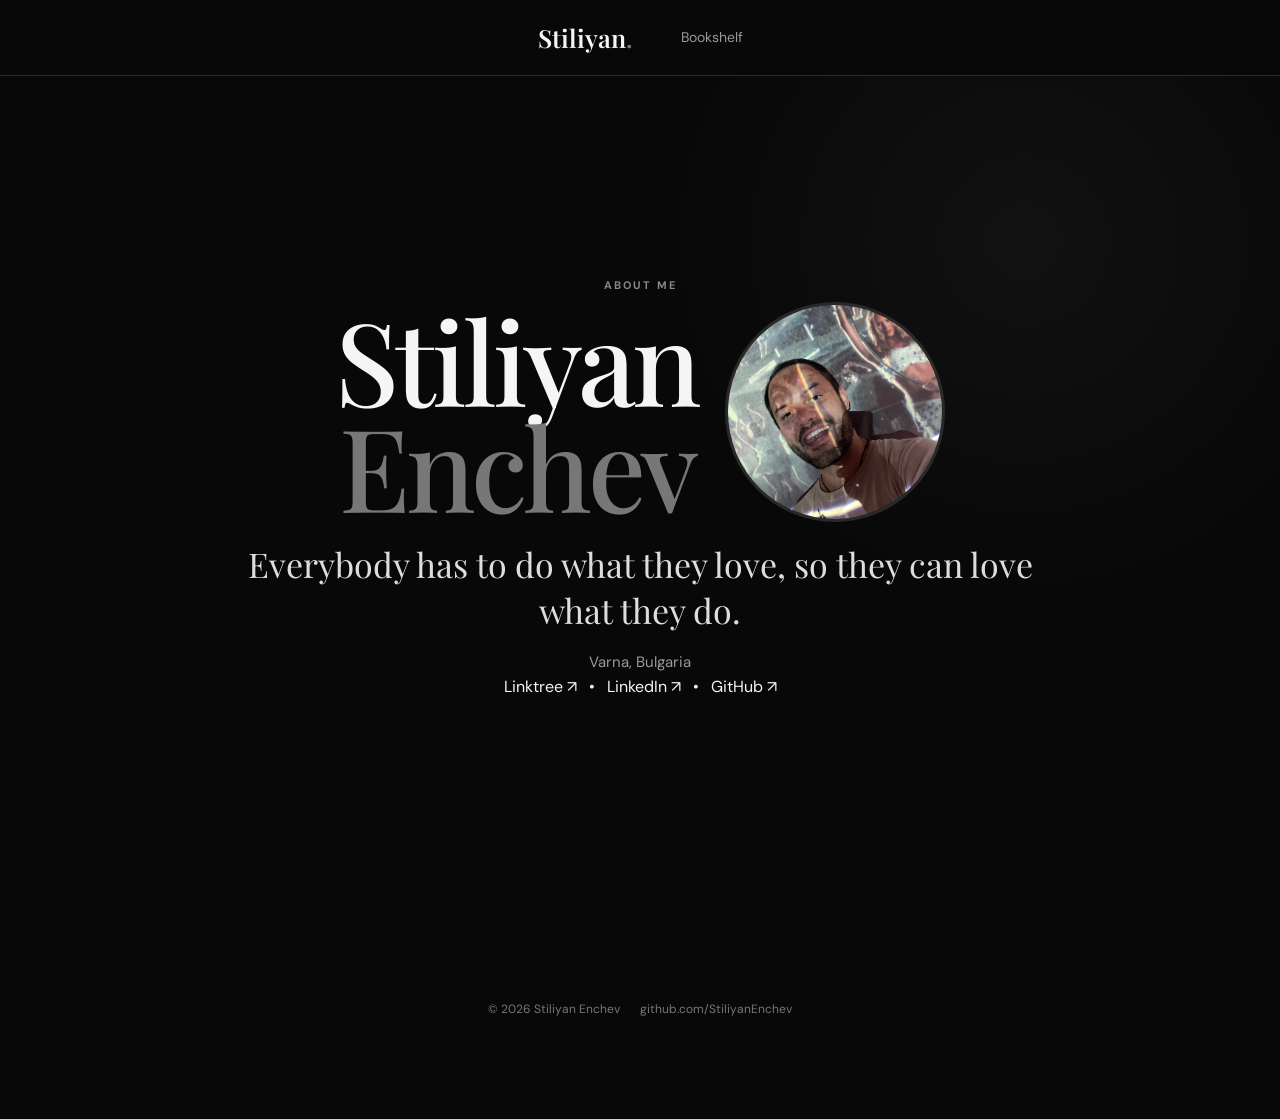
==== commit 63c7b94e: "about removed" ====
--- a/personal/index.html
+++ b/personal/index.html
@@ -145,7 +145,6 @@
     <nav class="nav container" role="navigation" aria-label="Main navigation">
       <a class="logo" href="#home">Stiliyan<span>.</span></a>
       <div class="nav-links">
-        <a href="#about">About</a>
         <a href="books.html">Bookshelf</a>
       </div>
     </nav>
@@ -186,30 +185,6 @@
       </div>
     </section>
 
-    <!-- ABOUT -->
-    <section id="about" class="section" aria-labelledby="about-title">
-      <div class="container">
-        <div class="content">
-          <div class="two-column">
-            <div>
-              <p class="eyebrow">01 / ABOUT</p>
-              <h2 id="about-title">A little bit about me.</h2>
-            </div>
-
-            <div class="section-text">
-              <p>I'm based in Varna, Bulgaria, with a passion for learning, creativity, technology, writing and exploring new ideas. This website is a collection of the things I enjoy, create, learn and work on — from AI-generated artwork and writing to books, technology and everything in between.</p>
-
-              <ul class="about-bubbles" role="list" aria-label="Summary bullets about me">
-                <li role="listitem" tabindex="0">Creative and curious by nature</li>
-                <li role="listitem" tabindex="0">2 years learning and building with Python</li>
-                <li role="listitem" tabindex="0">Building projects and constantly improving</li>
-              </ul>
-            </div>
-          </div>
-        </div>
-      </div>
-    </section>
-
   </main>
 
   <footer>
